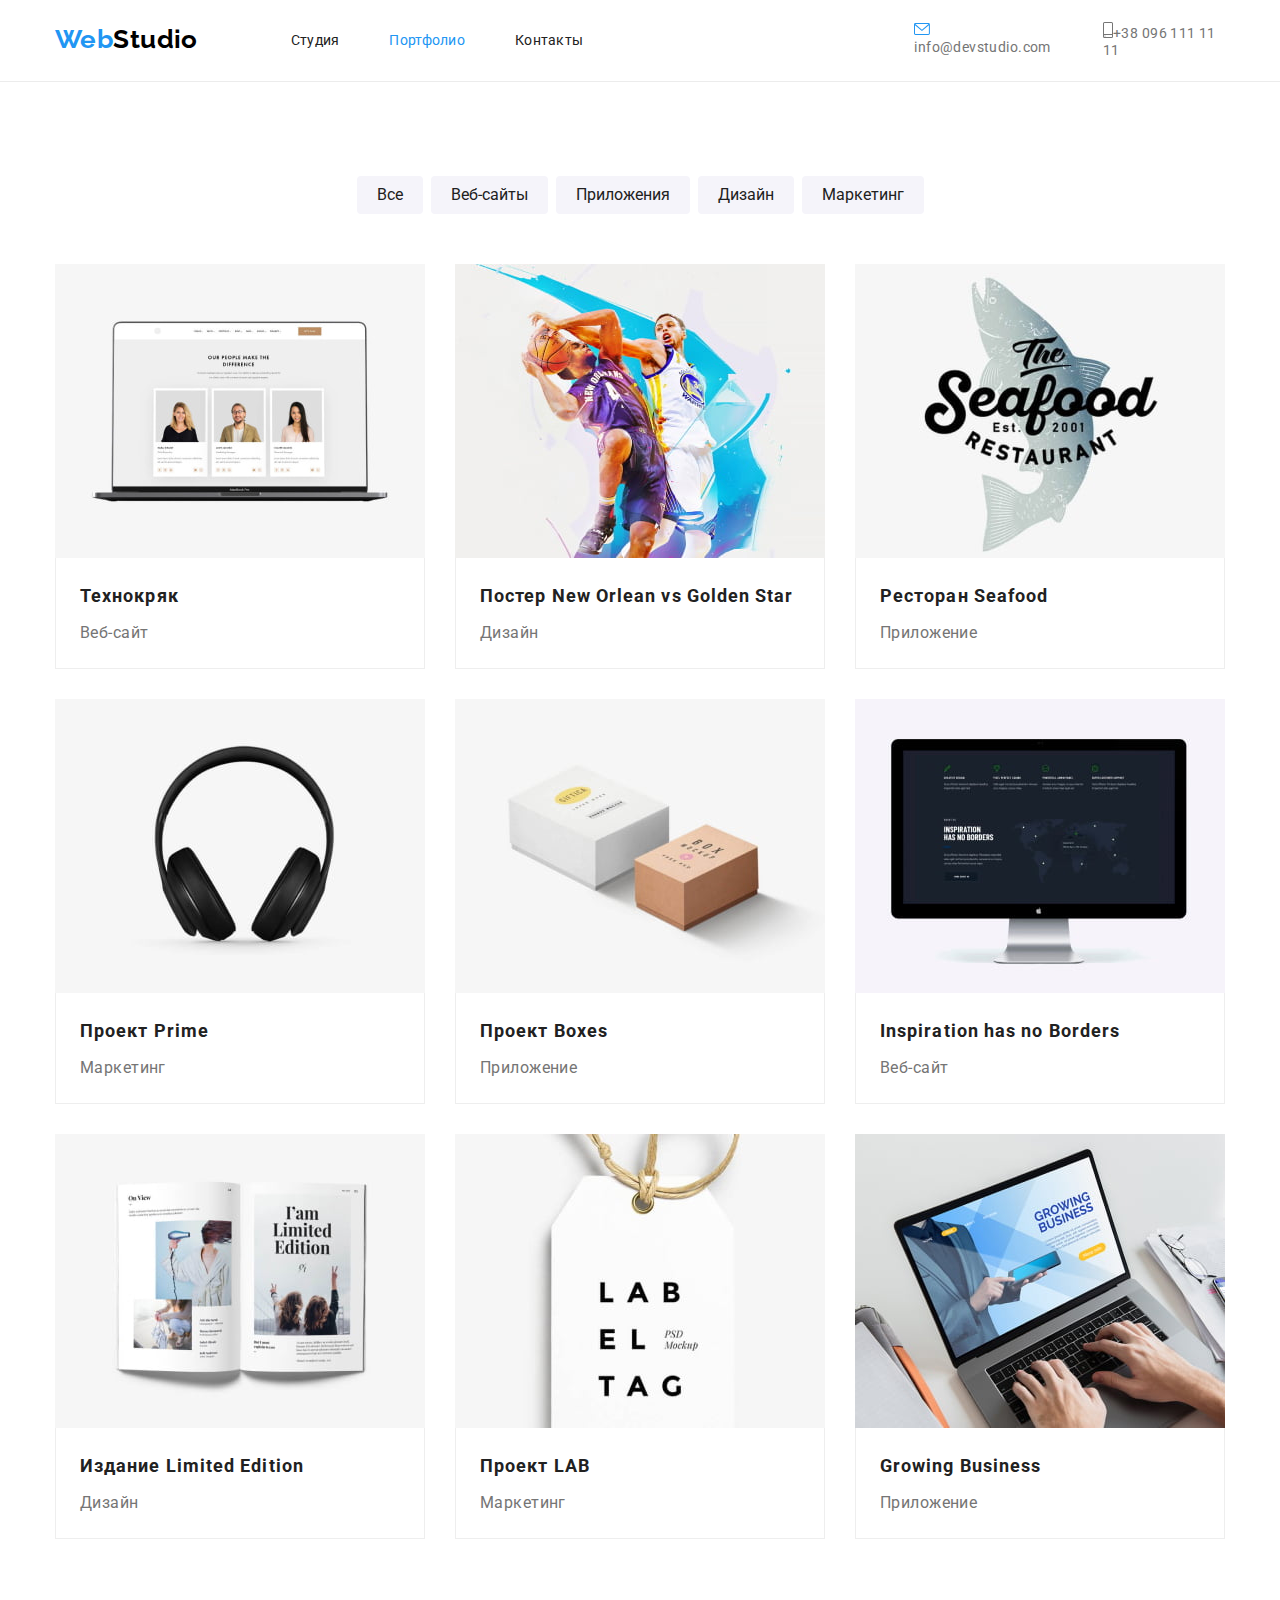
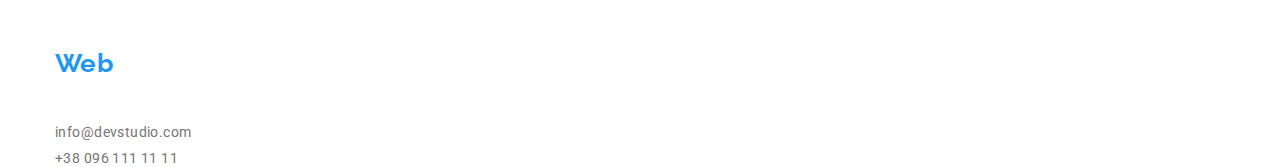
==== portfolio.html @ c26d1b11 "Add files via upload" ====
<!DOCTYPE html>
<html lang="ru">

<head>
    <meta charset="UTF-8">    
    <meta name="description" content="Портфолио"/>
    <meta http-equiv="x-ua-compatible" content="ie=edge">
    <meta name="viewport" content="width=device-width, initial-scale=1.0">
    <link rel="stylesheet" href="css/modern-normalize.css">
    <link rel="stylesheet" href="./css/styles.css">
    <title>Портфолио</title>
    <link rel="preconnect" href="https://fonts.googleapis.com">
    <link rel="preconnect" href="https://fonts.gstatic.com" crossorigin>
    <link href="https://fonts.googleapis.com/css2?family=Raleway:wght@700&family=Roboto:wght@400;500;700;900&display=swap"
        rel="stylesheet">
</head>

<body>
    <!--header-->
        <header>
            <div class="container">
                <div class="heading-list">
                    <!--website navigation-->
                    <nav class="heading-nav">
                        <a class="logo" href="./index.html"><span class="logo-blue">Web</span>Studio</a>
                        <ul class="menu">
                            <li class="menu-item"><a class="navigation" href="./index.html">Студия</a></li>
                            <li class="menu-item"><a class="navigation active" href="./portfolio.html">Портфолио</a></li>
                            <li class="menu-item"><a class="navigation" href="/контакты">Контакты</a></li>
                        </ul>
                    </nav>
                    <ul class="contacts-in-header">
                        <li class=contact-info>
                        <a class="contact contact-first" href="mailto:info@devstudio.com"> 
                        <svg width="16" height="12">
                        <use href="./images/icons.svg#icon-envelope"></use>
                        </svg>
                        info@devstudio.com</a>
                        </li>
                        <li class=contact-info> 
                        <a class="contact" href="tel:+380961111111">
                        <svg width="10" height="16">
                        <use href="./images/icons.svg#icon-smartphone"></use>
                        </svg>+38 096 111 11 11</a></li>
                    </ul>
                </div>
            </div>
        </header>

    <!--main content-->
    <main>
        <!--buttons block-->
        <section  class="section">
            <div  class="container">
            <h1 hidden>none</h1>
            <ul class="project-portfolio-navigation">
                <li class="portfolio-navigation-item"><button type="button" class="button">Все</button></li>
                <li class="portfolio-navigation-item"><button type="button" class="button">Веб-сайты</button></li>
                <li class="portfolio-navigation-item"><button type="button" class="button">Приложения</button></li>
                <li class="portfolio-navigation-item"><button type="button" class="button">Дизайн</button></li>
                <li class="portfolio-navigation-item"><button type="button" class="button">Маркетинг</button></li>
            </ul>
         <!--pictures section-->

            <ul class="project-examples element">
                <li class="project-sample">
                    <a>
                    <img src="./images/portf1.jpg" alt="открытая страница с профайлами специалистов на ноутбуке"/>
                    <div class="project-discription">
                    <h2 class="projects">Технокряк</h2>
                    <p class="projects-type">Веб-сайт</p>
                    </div>
                    </a>
                </li>
                <li class="project-sample">
                    <a>
                    <img src="./images/portf2.jpg" alt="баскетболисты борются за мяч"/>
                    <div class="project-discription">
                    <h2 class="projects">Постер New Orlean vs Golden Star</h2>
                    <p class="projects-type">Дизайн</p>
                    </div>
                    </a>
                </li>
                <li class="project-sample">
                    <a>
                    <img src="./images/portf3.jpg" alt="лого ресторана Сифуд"/>
                    <div class="project-discription">
                    <h2 class="projects">Ресторан Seafood</h2>
                    <p class="projects-type">Приложение</p>
                    </div>
                    </a>
                </li>
                <li class="project-sample">
                    <a>
                    <img src="./images/portf4.jpg" alt="черные наушники"/>
                    <div class="project-discription">
                    <h2 class="projects">Проект Prime</h2>
                    <p class="projects-type">Маркетинг</p>
                    </div>
                    </a>
                </li>
                <li class="project-sample">
                    <a>
                    <img src="./images/portf5.jpg" alt="две коробки с разными лого"/>
                    <div class="project-discription">
                    <h2 class="projects">Проект Boxes</h2>
                    <p class="projects-type">Приложение</p>
                    </div>
                    </a>
                </li>
                <li class="project-sample">
                    <a>
                    <img src="./images/portf6.jpg" alt="открытая на моноблоке страничка сайта с картой"/>
                    <div class="project-discription">
                    <h2 class="projects">Inspiration has no Borders</h2>
                    <p class="projects-type">Веб-сайт</p>
                    </div>
                    </a>
                </li>
                <li class="project-sample">
                    <a>
                    <img src="./images/portf7.jpg" alt="открытый журнал с илюстрациями"/>
                    <div class="project-discription">
                    <h2 class="projects">Издание Limited Edition</h2>
                    <p class="projects-type">Дизайн</p>
                    </div>
                    </a>
                </li>
                <li class="project-sample">
                    <a>
                    <img src="./images/portf8.jpg" alt="бирка с лого проекта Лаб"/>
                    <div class="project-discription">
                    <h2 class="projects">Проект LAB</h2>
                    <p class="projects-type">Маркетинг</p>
                    </div>
                    </a>
                </li>
                <li class="project-sample">
                    <a>
                    <img src="./images/portf9.jpg" alt="человек заходит на сайт Гроуинг Бизнес с ноутбука"/>
                    <div class="project-discription">
                    <h2 class="projects">Growing Business</h2>
                    <p class="projects-type">Приложение</p>
                    </div>
                    </a>
                </li>
            </ul>
        </div>
        </section>
    </main>
        <!--footer-->
        <footer class="footer">
            <div class="contacts-content container">
                <a class="logo-footer" href="./index.html"><span class="logo-blue">Web</span>Studio</a>
                <address>
                    <ul class="contacts-footer">
                        <li><span class="contact-adress">г. Киев, пр-т. Леси Украинки, 26</span></li>
                        <li class="contact-footer"><a class="contact" href="mailto:info@devstudio.com">info@devstudio.com</a>
                        </li>
                        <li class="contact-footer"><a class="contact" href="tel:+380961111111">+38 096 111 11 11</a></li>
                    </ul>
                </address>
            </div>
        </footer>
</body>

</html>
---- css/styles.css ----
:root {
  --primary-font: 'Roboto';
  --secondary-font: 'Raleway';
  --background-color: #fff;
  --primary-color: #212121;
  --logo-main-color: #000;
  --logo-secondary-color: #2196f3;
  --small-text-color: #757575;
  --background-extra: #f5f4fa;
  --footer-background: #2f303a;
}

body {
  font-family: var(--primary-font, --secondary-font);
  font-size: 14px;
  line-height: 1.19;
  color: var(--primary-color);
  background-color: var(--background-color);
  letter-spacing: 0.03em;
}
* {
  box-sizing: border-box;
}
ul {
  list-style: none;
  margin: 0px;
  padding: 0px;
}
h1,
h2,
h3,
h4,
h5,
h6,
p {
  margin: 0px;
  padding: 0px;
}
ul {
  list-style: none;
  padding-left: 0px;
  margin: 0px;
}
a {
  text-decoration: none;
}
button {
  cursor: pointer;
}
img {
  max-width: 100%;
  height: auto;
  display: block;
}
.container {
  width: 1200px;
  padding: 0px 15px;
  margin: 0px auto;
}
.section {
  padding: 94px 0px;
}
/*=====header+footer=====*/
header {
  border-bottom: 1px solid #ececec;
}
.heading-list {
  display: inline-flex;
  align-items: center;
  align-content: center;
  justify-content: space-between;
}
.logo {
  font-family: var(--secondary-font);
  font-weight: 700;
  font-size: 26px;
  color: var(--logo-main-color);
  padding-top: 24px;
  padding-bottom: 25px;
  margin-right: 93px;
}
.logo-blue {
  color: var(--logo-secondary-color);
}

/* navigation */
.heading-nav {
  display: flex;
  justify-content: space-between;
  align-items: center;
  align-content: center;
}
.menu {
  display: flex;
  justify-content: space-between;
  padding: 32px 0px;
}
.menu-item {
  margin: 0px 50px 0px 0px;
}
.menu-item:last-child {
  margin-right: 0px;
}
.navigation {
  letter-spacing: 0.02em;
  color: var(--primary-color);
}
.navigation:hover {
  color: var(--logo-secondary-color);
}
.active {
  color: var(--logo-secondary-color);
}
/* contacts */
.contacts-in-header {
  display: flex;
  justify-content: space-between;
  margin-left: 331px;
  padding: 0px;
}
.contact {
  color: var(--small-text-color);
  font-style: normal;
}
.contact-first {
  margin: 0px 50px 0px 0px;
}
.contact:hover {
  color: var(--logo-secondary-color);
}
.contact-info {
  display: flex;
}
.contact-adress {
  color: var(--background-color);
  font-style: normal;
}
.icon-smartphone {
  fill: var(--small-text-color);
}
.icon-smartphone:hover {
  fill: var(--logo-secondary-color);
}
/*=====main content portfolio=====*/
.project-portfolio-navigation {
  display: flex;
  justify-content: center;
  margin-bottom: 50px;
}
.portfolio-navigation-item {
  padding-left: 8px;
}
.portfolio-navigation-item:first-child {
  padding-left: 0px;
}
.portfolio-navigation-item:last-child {
  margin-right: 0px;
}
.portfolio-navigation-item:first-child {
  margin-left: 0px;
}
.button {
  color: var(--primary-color);
  font-size: 16px;
  text-align: center;
  line-height: 1.625;
  background: var(--background-extra);
  border-radius: 4px;
  border: 0px solid var(--background-extra);
  padding: 6px 20px;
}
.button:last-child {
  margin: 0px;
}
.button:hover,
.button:focus {
  color: var(--background-color);
  background: var(--logo-secondary-color);
  box-shadow: 0px 2px 2px 0px #0000001f, 0px 1px 2px 0px #00000014, 0px 3px 1px 0px #0000001a;
  border: 0px solid var(--logo-secondary-color);
}

/* ====project-samples ====*/
.element {
  list-style: none;
  padding-left: 0px;
  margin: 0px;
}
.project-examples {
  display: flex;
  flex-wrap: wrap;
  margin-top: -15px;
}
.project-sample {
  box-sizing: content-box;
  width: 370px;
  margin: 15px 0px 15px 30px;
}

.project-sample:hover,
.project-sample:focus {
  box-shadow: 1px 4px 6px 0px rgba(0, 0, 0, 0.16), 0px 4px 4px 0px rgba(0, 0, 0, 0.06),
    0px 1px 1px 0px rgba(0, 0, 0, 0.12);
}
.project-sample:nth-child(3n + 1) {
  margin-left: 0px;
}
/* .project-sample:nth-child(3n + 2) {
  margin-right: 0px;
} */
.projects {
  font-weight: 700;
  font-size: 18px;
  line-height: 2;
  letter-spacing: 0.06em;
  justify-content: flex-start;
}
.projects-type {
  font-size: 16px;
  line-height: 1.875;
  color: var(--small-text-color);
  justify-content: flex-start;
  margin-top: 4px;
}
.project-discription {
  padding: 20px 24px;
  border-left: 1px solid #eeeeee;
  border-right: 1px solid #eeeeee;
  border-bottom: 1px solid #eeeeee;
}
/*======main content studio======*/
.main-page-title {
  background: var(--footer-background);
  align-items: center;
  padding: 200px 0px;
  background-image: linear-gradient(rgba(47, 48, 58, 0.4), rgba(47, 48, 58, 0.4))
    url(..images/header.jpg);
  background-repeat: no-repeat;
  background-size: cover;
}
.main-title {
  font-size: 44px;
  font-style: black;
  font-weight: 900;
  line-height: 1.364;
  color: var(--background-color);
  text-align: center;
  letter-spacing: 0.06em;
  text-transform: uppercase;
  justify-content: center;
  width: 696px;
  margin: 0px 252px 30px 252px;
}
.order-button {
  font-weight: 700;
  font-size: 16px;
  line-height: 1.875;
  color: var(--background-color);
  display: flex;
  align-items: center;
  text-align: center;
  letter-spacing: 0.06em;
  justify-content: center;
  background: var(--logo-secondary-color);
  box-shadow: 0px 4px 4px rgba(0, 0, 0, 0.15);
  border-radius: 4px;
  justify-content: center;
  margin: auto;
  border: none;
}
.button-text {
  padding: 10px 32px;
}
/*=====compamy values section=====*/
.values-list {
  display: flex;
  justify-content: space-between;
}
.values {
  padding-bottom: 0px;
}
.company-values {
  font-weight: 700;
  text-transform: uppercase;
}
.company-values-description {
  font-weight: 400;
  line-height: 1.71;
  color: var(--small-text-color);
}
.value {
  width: 270px;
}
.value:last-child {
  margin-right: 0px;
}
/*=====what we do section=====*/
.what-we-do-content {
  display: flex;
  justify-content: space-between;
}
.what-we-do-content-item:last-child {
  margin-right: 0px;
}
.section-title {
  font-weight: 700;
  font-size: 36px;
  text-align: center;
  margin-bottom: 50px;
}
/*======our team section====== */
.our-team {
  background-color: var(--background-extra);
}
.team-section-content {
  display: flex;
  justify-content: space-between;
}
.team-section-content-item {
  box-shadow: 0px 2px 1px 0px #00000033, 0px 1px 1px 0px #00000024, 0px 1px 3px 0px #0000001f;
  border-radius: 0px 0px 4px 4px;
  background-color: var(--background-color);
}
.team-section-content-item:not(:first-child) {
  margin-left: 30px;
}
.team-member {
  font-size: 16px;
  line-height: 1.17;
  text-align: center;
  margin-bottom: 10px;
}
.team-member-role {
  font-size: 16px;
  line-height: 1.17;
  font-weight: 400;
  color: var(--small-text-color);
  text-align: center;
}
.team-member-description {
  padding: 30px 59px 30px 60px;
}
.social-links {
  display: flex;
  justify-content: space-between;
  align-items: center;
}
/* =========customers section ========*/
.customers {
  display: flex;
  justify-content: space-between;
  align-items: center;
}
.customers-logo
/*===== footer =====*/
.footer {
  background-color: var(--footer-background);
  padding: 60px 0px;
}
.logo-footer {
  font-family: var(--secondary-font);
  font-weight: 700;
  font-size: 26px;
  color: var(--background-color);
}

.contacts-footer {
  display: flex;
  flex-direction: column;
  margin-top: 20px;
  padding: 0px;
}
.contact-footer {
  margin-top: 9px;
}
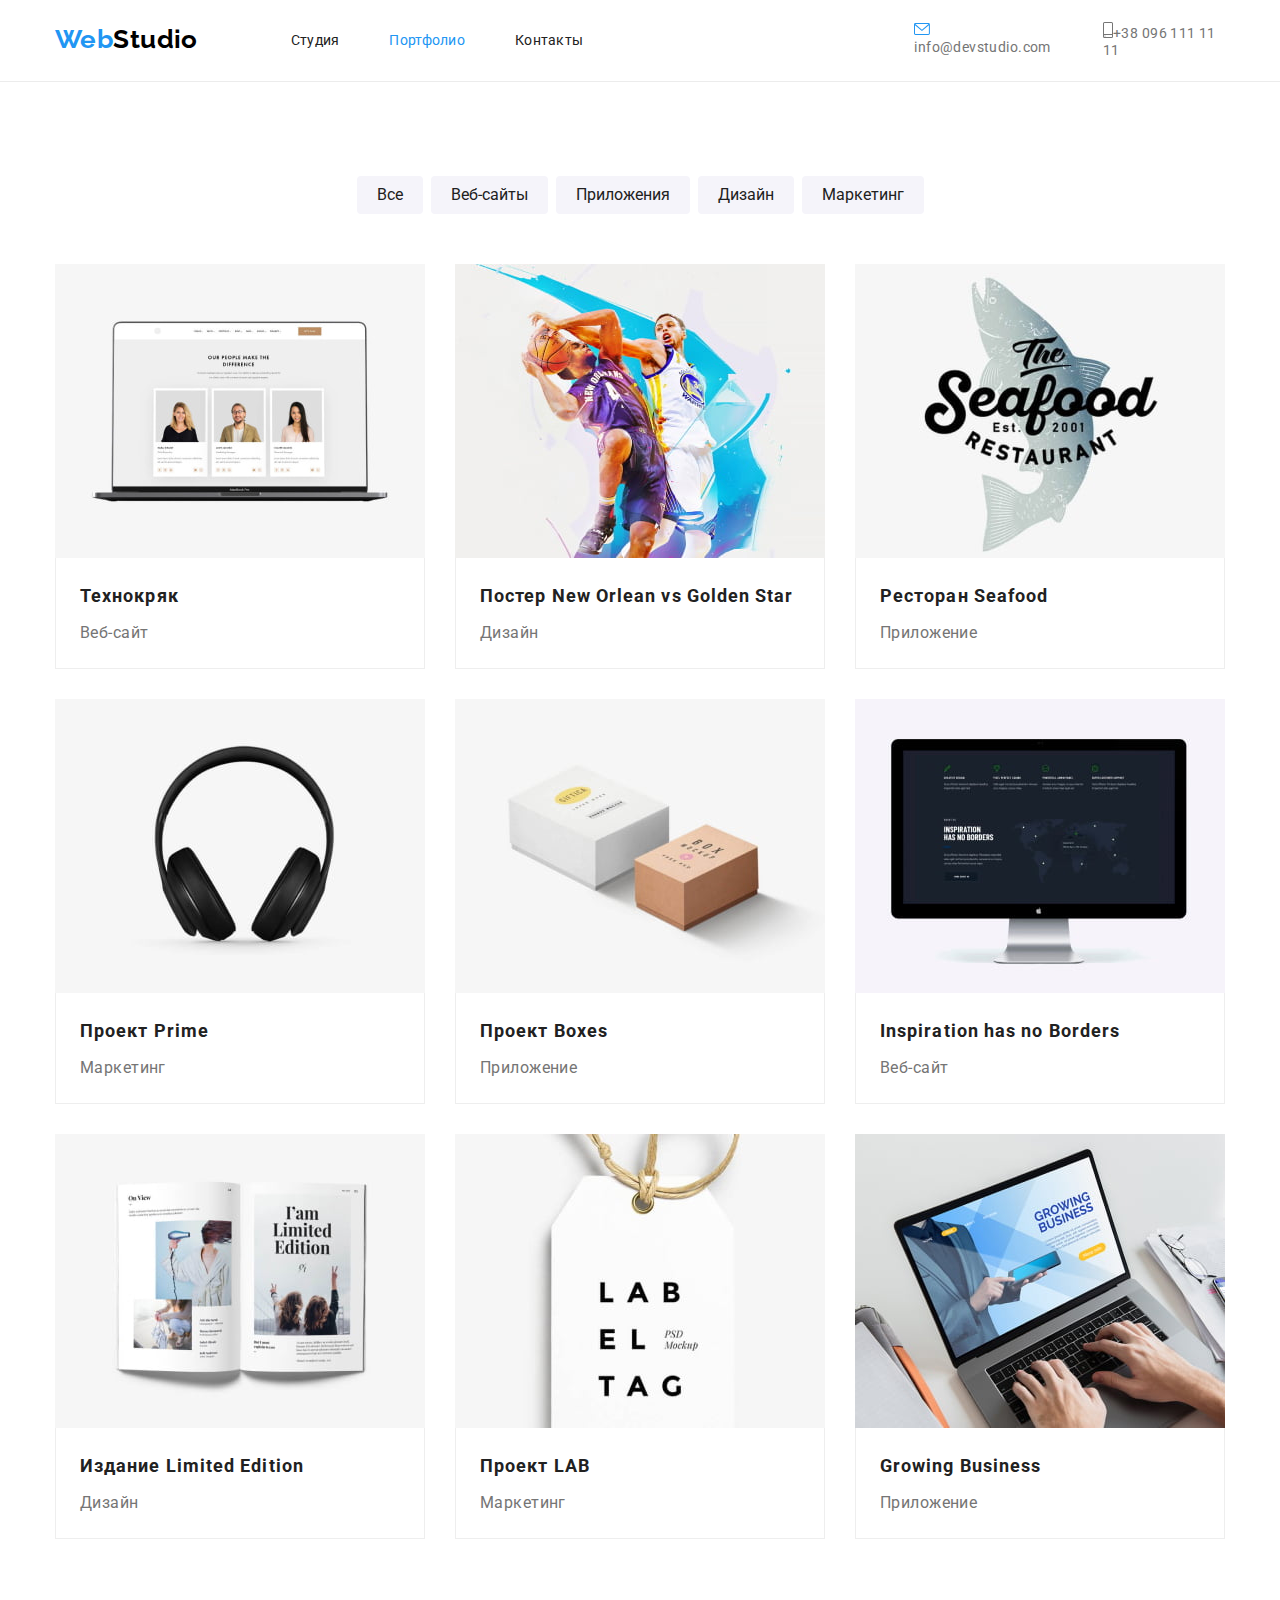
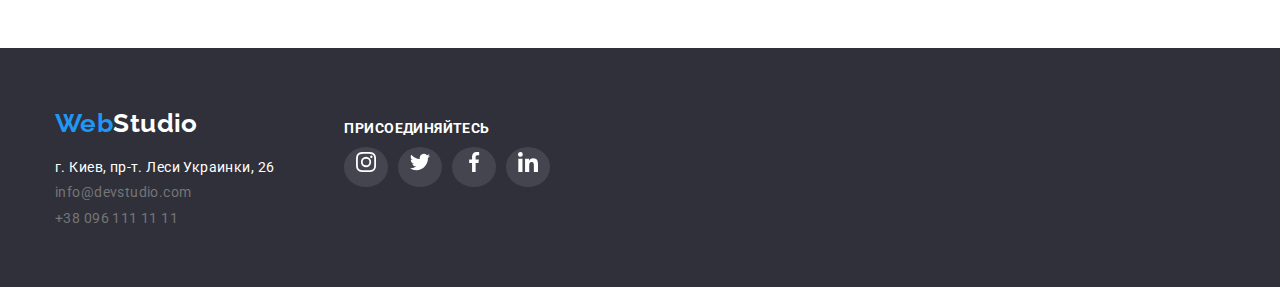
==== commit ce0861ce: "Add files via upload" ====
--- a/portfolio.html
+++ b/portfolio.html
@@ -32,14 +32,14 @@
                     <ul class="contacts-in-header">
                         <li class=contact-info>
                         <a class="contact contact-first" href="mailto:info@devstudio.com"> 
-                        <svg width="16" height="12">
+                        <svg class="contacts-icon" width="16" height="12">
                         <use href="./images/icons.svg#icon-envelope"></use>
                         </svg>
                         info@devstudio.com</a>
                         </li>
                         <li class=contact-info> 
                         <a class="contact" href="tel:+380961111111">
-                        <svg width="10" height="16">
+                        <svg class="contacts-icon" width="10" height="16">
                         <use href="./images/icons.svg#icon-smartphone"></use>
                         </svg>+38 096 111 11 11</a></li>
                     </ul>
@@ -148,20 +148,56 @@
         </div>
         </section>
     </main>
-        <!--footer-->
-        <footer class="footer">
-            <div class="contacts-content container">
-                <a class="logo-footer" href="./index.html"><span class="logo-blue">Web</span>Studio</a>
-                <address>
-                    <ul class="contacts-footer">
-                        <li><span class="contact-adress">г. Киев, пр-т. Леси Украинки, 26</span></li>
-                        <li class="contact-footer"><a class="contact" href="mailto:info@devstudio.com">info@devstudio.com</a>
-                        </li>
-                        <li class="contact-footer"><a class="contact" href="tel:+380961111111">+38 096 111 11 11</a></li>
-                    </ul>
-                </address>
-            </div>
-        </footer>
+    <!--footer-->
+<footer class="footer">
+    <div class="container container-footer">
+        <div class="contacts-content">
+            <a class="logo-footer" href="./index.html"><span class="logo-blue">Web</span>Studio</a>
+            <address>
+                <ul class="contacts-footer">
+                    <li><span class="contact-adress">г. Киев, пр-т. Леси Украинки, 26</span></li>
+                    <li class="contact-footer"><a class="contact"
+                            href="mailto:info@devstudio.com">info@devstudio.com</a>
+                    </li>
+                    <li class="contact-footer"><a class="contact" href="tel:+380961111111">+38 096 111 11 11</a></li>
+                </ul>
+            </address>
+        </div>
+        <div class="footer-social-networks">
+            <h4 class="footer-social-networks-title">ПРИСОЕДИНЯЙТЕСЬ</h4>
+            <ul class="social-links">
+                <li class="social-link">
+                    <a class="social-network-icon" href="#">
+                        <svg class="network-icon" width="20" height="20">
+                            <use href="./images/icons.svg#icon-instagram"></use>
+                        </svg>
+                    </a>
+                </li>
+                <li class="social-link">
+                    <a class="social-network-icon" href="#">
+                        <svg class="network-icon" width="20" height="20">
+                            <use href="./images/icons.svg#icon-twitter"></use>
+                        </svg>
+                    </a>
+                </li>
+                <li class="social-link">
+                    <a class="social-network-icon" href="#">
+                        <svg class="network-icon" width="20" height="20">
+                            <use href="./images/icons.svg#icon-facebook"></use>
+                        </svg>
+                    </a>
+                </li>
+                <li class="social-link">
+                    <a class="social-network-icon" href="#">
+                        <svg class="network-icon" width="20" height="20">
+                            <use href="./images/icons.svg#icon-linkedin"></use>
+                        </svg>
+                    </a>
+                </li>
+            </ul>
+        </div>
+    </div>
+</footer>
 </body>
 
 </html>--- a/css/styles.css
+++ b/css/styles.css
@@ -8,6 +8,7 @@
   --small-text-color: #757575;
   --background-extra: #f5f4fa;
   --footer-background: #2f303a;
+  --customer-logo: #afb1b8;
 }
 
 body {
@@ -135,10 +136,14 @@
   color: var(--background-color);
   font-style: normal;
 }
-.icon-smartphone {
+/* .contact::before {
+  content: ' ';
+} */
+.contacts-icon {
   fill: var(--small-text-color);
 }
-.icon-smartphone:hover {
+.contacts-icon:hover,
+.contacts-icon:focus {
   fill: var(--logo-secondary-color);
 }
 /*=====main content portfolio=====*/
@@ -233,8 +238,8 @@
   background: var(--footer-background);
   align-items: center;
   padding: 200px 0px;
-  background-image: linear-gradient(rgba(47, 48, 58, 0.4), rgba(47, 48, 58, 0.4))
-    url(..images/header.jpg);
+  background-image: url(./images/header.jpg)
+    linear-gradient(rgba(47, 48, 58, 0.4), rgba(47, 48, 58, 0.4));
   background-repeat: no-repeat;
   background-size: cover;
 }
@@ -294,6 +299,16 @@
 .value:last-child {
   margin-right: 0px;
 }
+.value-icon-background {
+  background: var(--background-extra);
+  height: 120px;
+  margin-bottom: 30px;
+  display: flex;
+  justify-content: center;
+  align-content: center;
+}
+/* .value-icon {
+} */
 /*=====what we do section=====*/
 .what-we-do-content {
   display: flex;
@@ -344,6 +359,26 @@
   display: flex;
   justify-content: space-between;
   align-items: center;
+  align-content: center;
+  margin-top: 16px;
+  box-sizing: border-box;
+}
+.social-link {
+  margin-left: 10px;
+}
+.social-link:first-child {
+  margin-left: 0px;
+}
+.link-icon {
+  border-radius: 50%;
+  padding: 12px;
+  fill: var(--customer-logo);
+}
+.link-icon:hover,
+.link-icon:focus {
+  background: var(--logo-secondary-color);
+  fill: var(--background-color);
+  border-radius: 50%;
 }
 /* =========customers section ========*/
 .customers {
@@ -351,7 +386,27 @@
   justify-content: space-between;
   align-items: center;
 }
-.customers-logo
+.customers-logo {
+  margin-left: 30px;
+  border: 1px solid var(--customer-logo);
+  box-sizing: border-box;
+  border-radius: 4px;
+}
+.customers-logo:focus,
+.customers-logo:hover {
+  border: 1px solid var(--logo-secondary-color);
+}
+.customers-logo:first-child {
+  margin-left: 0px;
+}
+.customer {
+  fill: var(--customer-logo);
+  margin: 16px 32px;
+}
+.customer:hover,
+.customer:focus {
+  fill: var(--logo-secondary-color);
+}
 /*===== footer =====*/
 .footer {
   background-color: var(--footer-background);
@@ -363,7 +418,6 @@
   font-size: 26px;
   color: var(--background-color);
 }
-
 .contacts-footer {
   display: flex;
   flex-direction: column;
@@ -373,3 +427,35 @@
 .contact-footer {
   margin-top: 9px;
 }
+.container-footer {
+  display: flex;
+}
+.footer-social-networks {
+  padding-top: 12px;
+  padding-left: 70px;
+}
+.footer-social-networks-title {
+  color: var(--background-color);
+  line-height: 1.17;
+  font-weight: 700;
+  letter-spacing: 0.03em;
+}
+.social-network-icon {
+  background: rgba(255, 255, 255, 0.1);
+  color: var(--background-color);
+  border-radius: 50%;
+  padding: 12px;
+}
+.social-network-icon:hover,
+.social-network-icon:focus {
+  background: var(--logo-secondary-color);
+  border-radius: 50%;
+}
+.social-links-footer {
+  display: flex;
+  justify-content: space-between;
+  align-items: center;
+  align-content: center;
+  margin-top: 20px;
+  box-sizing: content-box;
+}
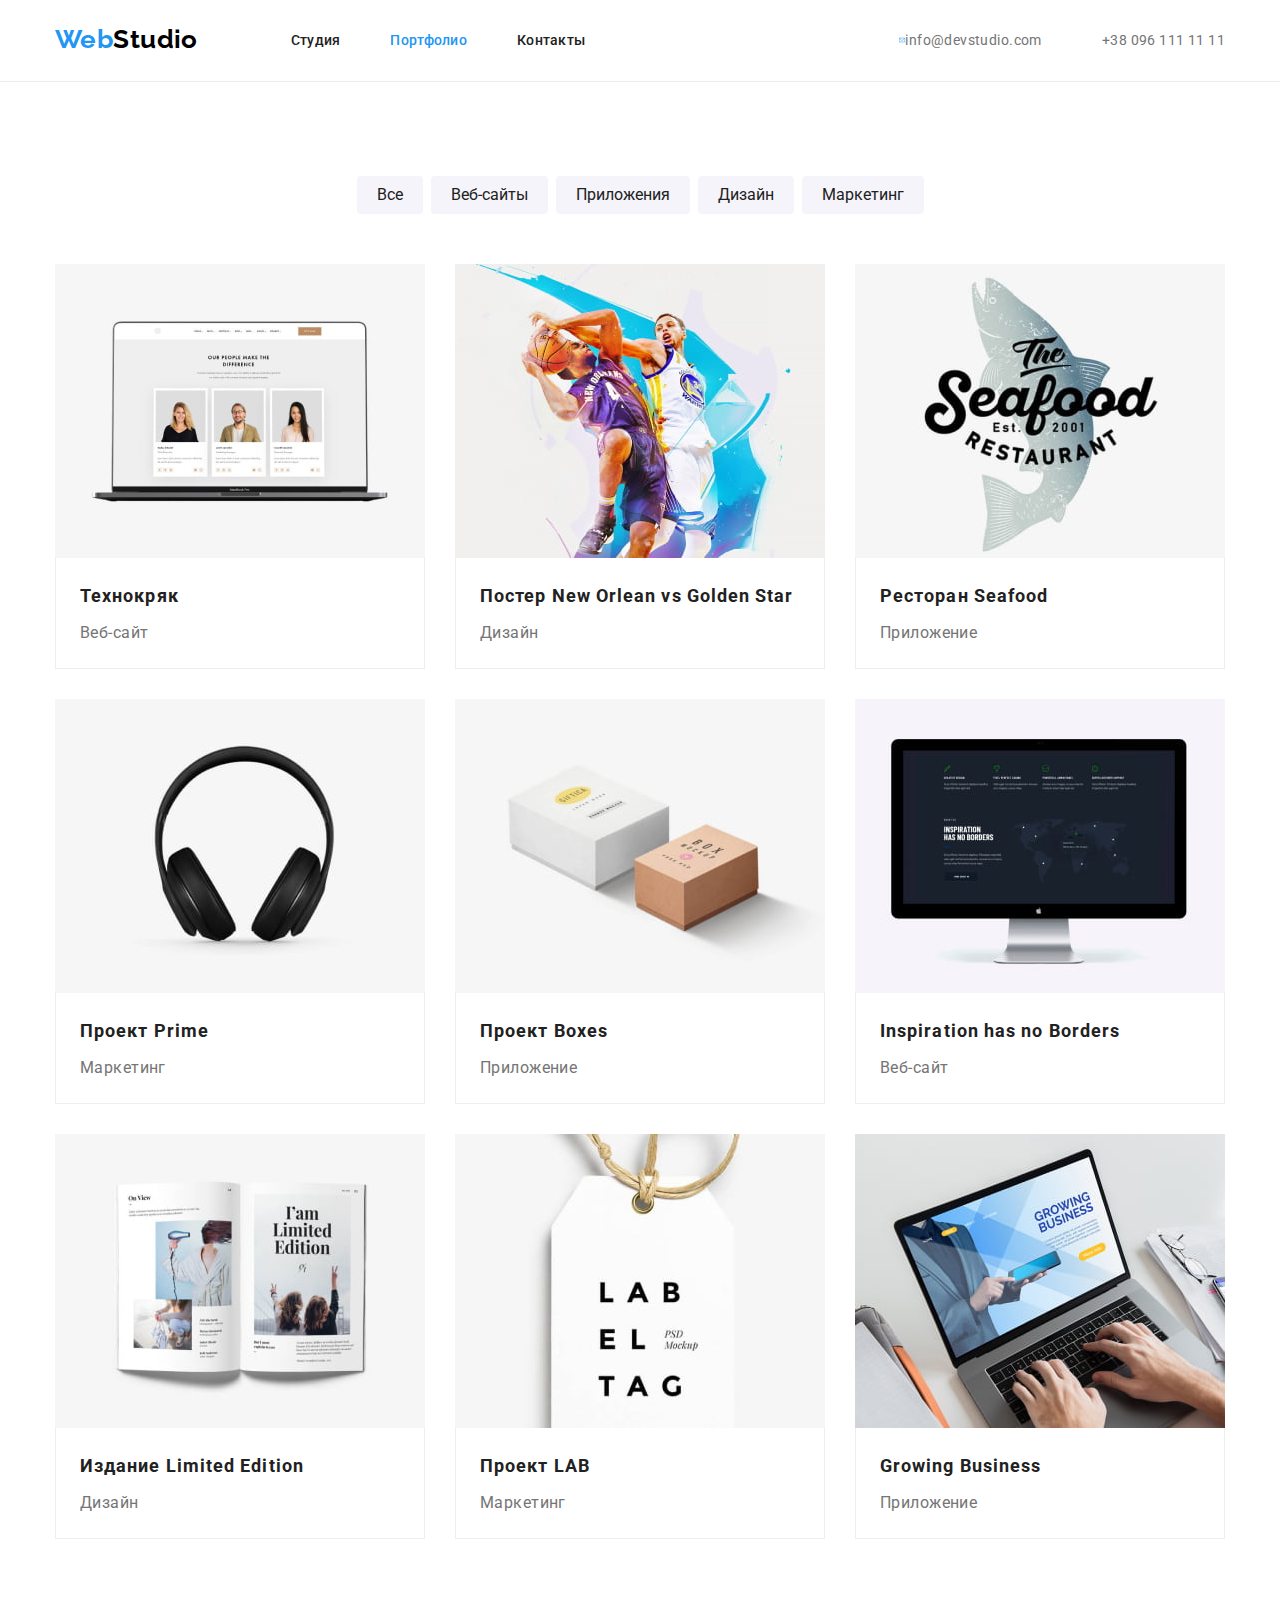
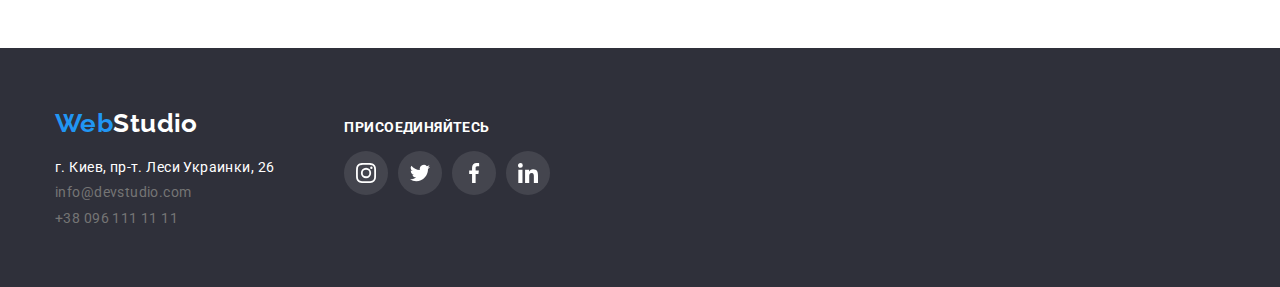
==== commit b0504b64: "Add files via upload" ====
--- a/portfolio.html
+++ b/portfolio.html
@@ -64,7 +64,7 @@
 
             <ul class="project-examples element">
                 <li class="project-sample">
-                    <a>
+                    <a class="project-border">
                     <img src="./images/portf1.jpg" alt="открытая страница с профайлами специалистов на ноутбуке"/>
                     <div class="project-discription">
                     <h2 class="projects">Технокряк</h2>
@@ -73,7 +73,7 @@
                     </a>
                 </li>
                 <li class="project-sample">
-                    <a>
+                    <a class="project-border">
                     <img src="./images/portf2.jpg" alt="баскетболисты борются за мяч"/>
                     <div class="project-discription">
                     <h2 class="projects">Постер New Orlean vs Golden Star</h2>
@@ -82,7 +82,7 @@
                     </a>
                 </li>
                 <li class="project-sample">
-                    <a>
+                    <a class="project-border">
                     <img src="./images/portf3.jpg" alt="лого ресторана Сифуд"/>
                     <div class="project-discription">
                     <h2 class="projects">Ресторан Seafood</h2>
@@ -91,7 +91,7 @@
                     </a>
                 </li>
                 <li class="project-sample">
-                    <a>
+                    <a class="project-border">
                     <img src="./images/portf4.jpg" alt="черные наушники"/>
                     <div class="project-discription">
                     <h2 class="projects">Проект Prime</h2>
@@ -100,7 +100,7 @@
                     </a>
                 </li>
                 <li class="project-sample">
-                    <a>
+                    <a class="project-border">
                     <img src="./images/portf5.jpg" alt="две коробки с разными лого"/>
                     <div class="project-discription">
                     <h2 class="projects">Проект Boxes</h2>
@@ -109,7 +109,7 @@
                     </a>
                 </li>
                 <li class="project-sample">
-                    <a>
+                    <a class="project-border">
                     <img src="./images/portf6.jpg" alt="открытая на моноблоке страничка сайта с картой"/>
                     <div class="project-discription">
                     <h2 class="projects">Inspiration has no Borders</h2>
@@ -118,7 +118,7 @@
                     </a>
                 </li>
                 <li class="project-sample">
-                    <a>
+                    <a class="project-border">
                     <img src="./images/portf7.jpg" alt="открытый журнал с илюстрациями"/>
                     <div class="project-discription">
                     <h2 class="projects">Издание Limited Edition</h2>
@@ -127,7 +127,7 @@
                     </a>
                 </li>
                 <li class="project-sample">
-                    <a>
+                    <a class="project-border">
                     <img src="./images/portf8.jpg" alt="бирка с лого проекта Лаб"/>
                     <div class="project-discription">
                     <h2 class="projects">Проект LAB</h2>
@@ -136,7 +136,7 @@
                     </a>
                 </li>
                 <li class="project-sample">
-                    <a>
+                    <a class="project-border">
                     <img src="./images/portf9.jpg" alt="человек заходит на сайт Гроуинг Бизнес с ноутбука"/>
                     <div class="project-discription">
                     <h2 class="projects">Growing Business</h2>
--- a/css/styles.css
+++ b/css/styles.css
@@ -66,7 +66,7 @@
   border-bottom: 1px solid #ececec;
 }
 .heading-list {
-  display: inline-flex;
+  display: flex;
   align-items: center;
   align-content: center;
   justify-content: space-between;
@@ -105,6 +105,7 @@
 .navigation {
   letter-spacing: 0.02em;
   color: var(--primary-color);
+  font-weight: 500;
 }
 .navigation:hover {
   color: var(--logo-secondary-color);
@@ -116,36 +117,36 @@
 .contacts-in-header {
   display: flex;
   justify-content: space-between;
-  margin-left: 331px;
   padding: 0px;
+  align-items: center;
 }
 .contact {
   color: var(--small-text-color);
   font-style: normal;
+  display: flex;
+  align-items: center;
+  fill: var(--small-text-color);
+}
+.contact-info {
+  display: flex;
+  fill: var(--small-text-color);
+}
+.contact-info:hover,
+.contact-info:focus {
+  fill: var(--logo-secondary-color);
 }
 .contact-first {
   margin: 0px 50px 0px 0px;
 }
-.contact:hover {
-  color: var(--logo-secondary-color);
-}
-.contact-info {
-  display: flex;
-}
+
 .contact-adress {
   color: var(--background-color);
   font-style: normal;
 }
-/* .contact::before {
-  content: ' ';
-} */
 .contacts-icon {
-  fill: var(--small-text-color);
-}
-.contacts-icon:hover,
-.contacts-icon:focus {
-  fill: var(--logo-secondary-color);
-}
+  padding-left: 10px;
+}
+
 /*=====main content portfolio=====*/
 .project-portfolio-navigation {
   display: flex;
@@ -201,9 +202,9 @@
   width: 370px;
   margin: 15px 0px 15px 30px;
 }
-
-.project-sample:hover,
-.project-sample:focus {
+.project-border:hover,
+.project-border:focus {
+  display: block;
   box-shadow: 1px 4px 6px 0px rgba(0, 0, 0, 0.16), 0px 4px 4px 0px rgba(0, 0, 0, 0.06),
     0px 1px 1px 0px rgba(0, 0, 0, 0.12);
 }
@@ -238,10 +239,13 @@
   background: var(--footer-background);
   align-items: center;
   padding: 200px 0px;
-  background-image: url(./images/header.jpg)
-    linear-gradient(rgba(47, 48, 58, 0.4), rgba(47, 48, 58, 0.4));
+  background-image: linear-gradient(rgba(47, 48, 58, 0.4), rgba(47, 48, 58, 0.4)),
+    url(../images/header.jpg);
   background-repeat: no-repeat;
   background-size: cover;
+  max-width: 1600px;
+  margin: 0px auto;
+  height: 600px;
 }
 .main-title {
   font-size: 44px;
@@ -305,7 +309,7 @@
   margin-bottom: 30px;
   display: flex;
   justify-content: center;
-  align-content: center;
+  align-items: center;
 }
 /* .value-icon {
 } */
@@ -353,18 +357,23 @@
   text-align: center;
 }
 .team-member-description {
-  padding: 30px 59px 30px 60px;
+  padding: 30px 32px 30px 32px;
 }
 .social-links {
   display: flex;
   justify-content: space-between;
   align-items: center;
-  align-content: center;
   margin-top: 16px;
   box-sizing: border-box;
 }
 .social-link {
   margin-left: 10px;
+  fill: var(--customer-logo);
+}
+.social-link:hover,
+.social-link:focus {
+  background: var(--logo-secondary-color);
+  fill: var(--background-color);
 }
 .social-link:first-child {
   margin-left: 0px;
@@ -372,14 +381,13 @@
 .link-icon {
   border-radius: 50%;
   padding: 12px;
-  fill: var(--customer-logo);
-}
-.link-icon:hover,
-.link-icon:focus {
-  background: var(--logo-secondary-color);
-  fill: var(--background-color);
-  border-radius: 50%;
-}
+  display: flex;
+  align-items: center;
+  justify-content: center;
+  width: 44px;
+  height: 44px;
+}
+
 /* =========customers section ========*/
 .customers {
   display: flex;
@@ -388,12 +396,14 @@
 }
 .customers-logo {
   margin-left: 30px;
-  border: 1px solid var(--customer-logo);
   box-sizing: border-box;
   border-radius: 4px;
-}
-.customers-logo:focus,
-.customers-logo:hover {
+  border: 1px solid var(--customer-logo);
+  fill: var(--customer-logo);
+}
+.customers-logo:hover,
+.customers-logo:focus {
+  fill: var(--logo-secondary-color);
   border: 1px solid var(--logo-secondary-color);
 }
 .customers-logo:first-child {
@@ -429,9 +439,9 @@
 }
 .container-footer {
   display: flex;
+  align-items: baseline;
 }
 .footer-social-networks {
-  padding-top: 12px;
   padding-left: 70px;
 }
 .footer-social-networks-title {
@@ -445,6 +455,11 @@
   color: var(--background-color);
   border-radius: 50%;
   padding: 12px;
+  display: flex;
+  align-items: center;
+  justify-content: center;
+  width: 44px;
+  height: 44px;
 }
 .social-network-icon:hover,
 .social-network-icon:focus {
@@ -455,7 +470,6 @@
   display: flex;
   justify-content: space-between;
   align-items: center;
-  align-content: center;
   margin-top: 20px;
   box-sizing: content-box;
 }
